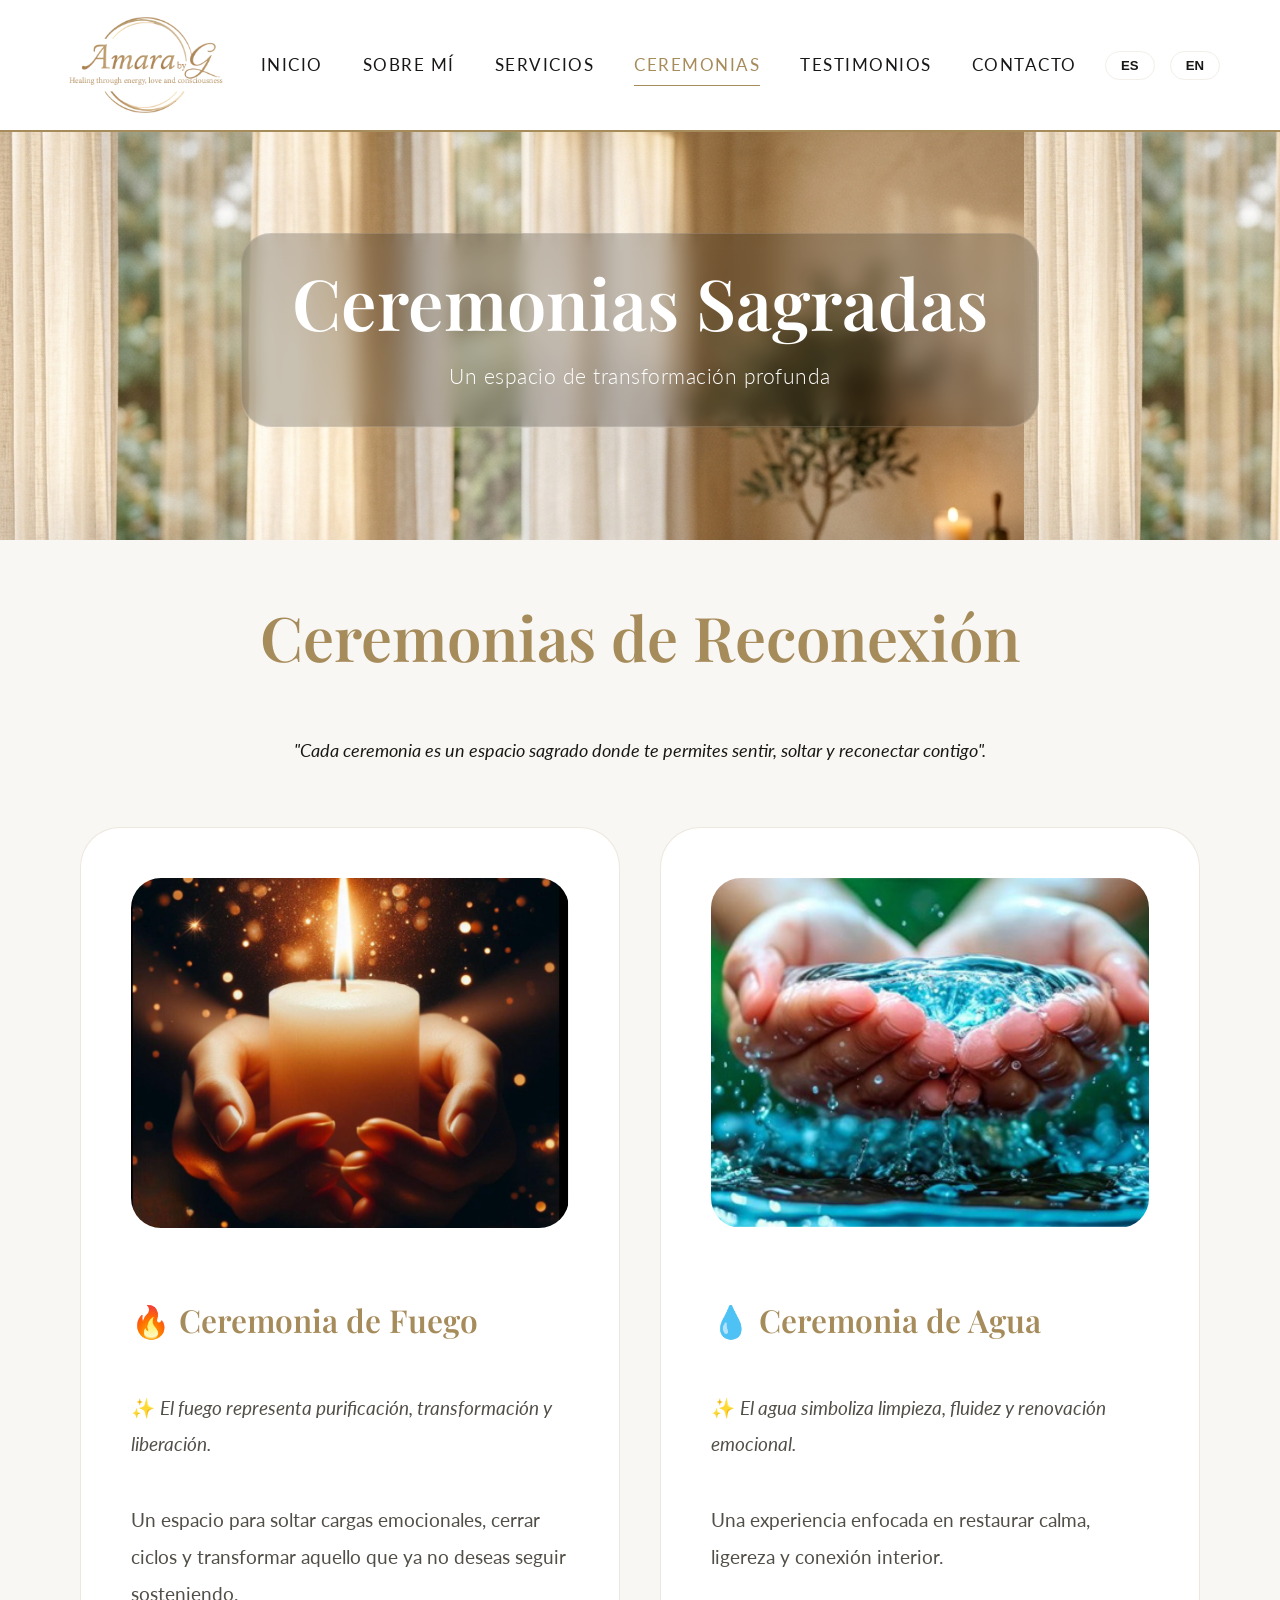
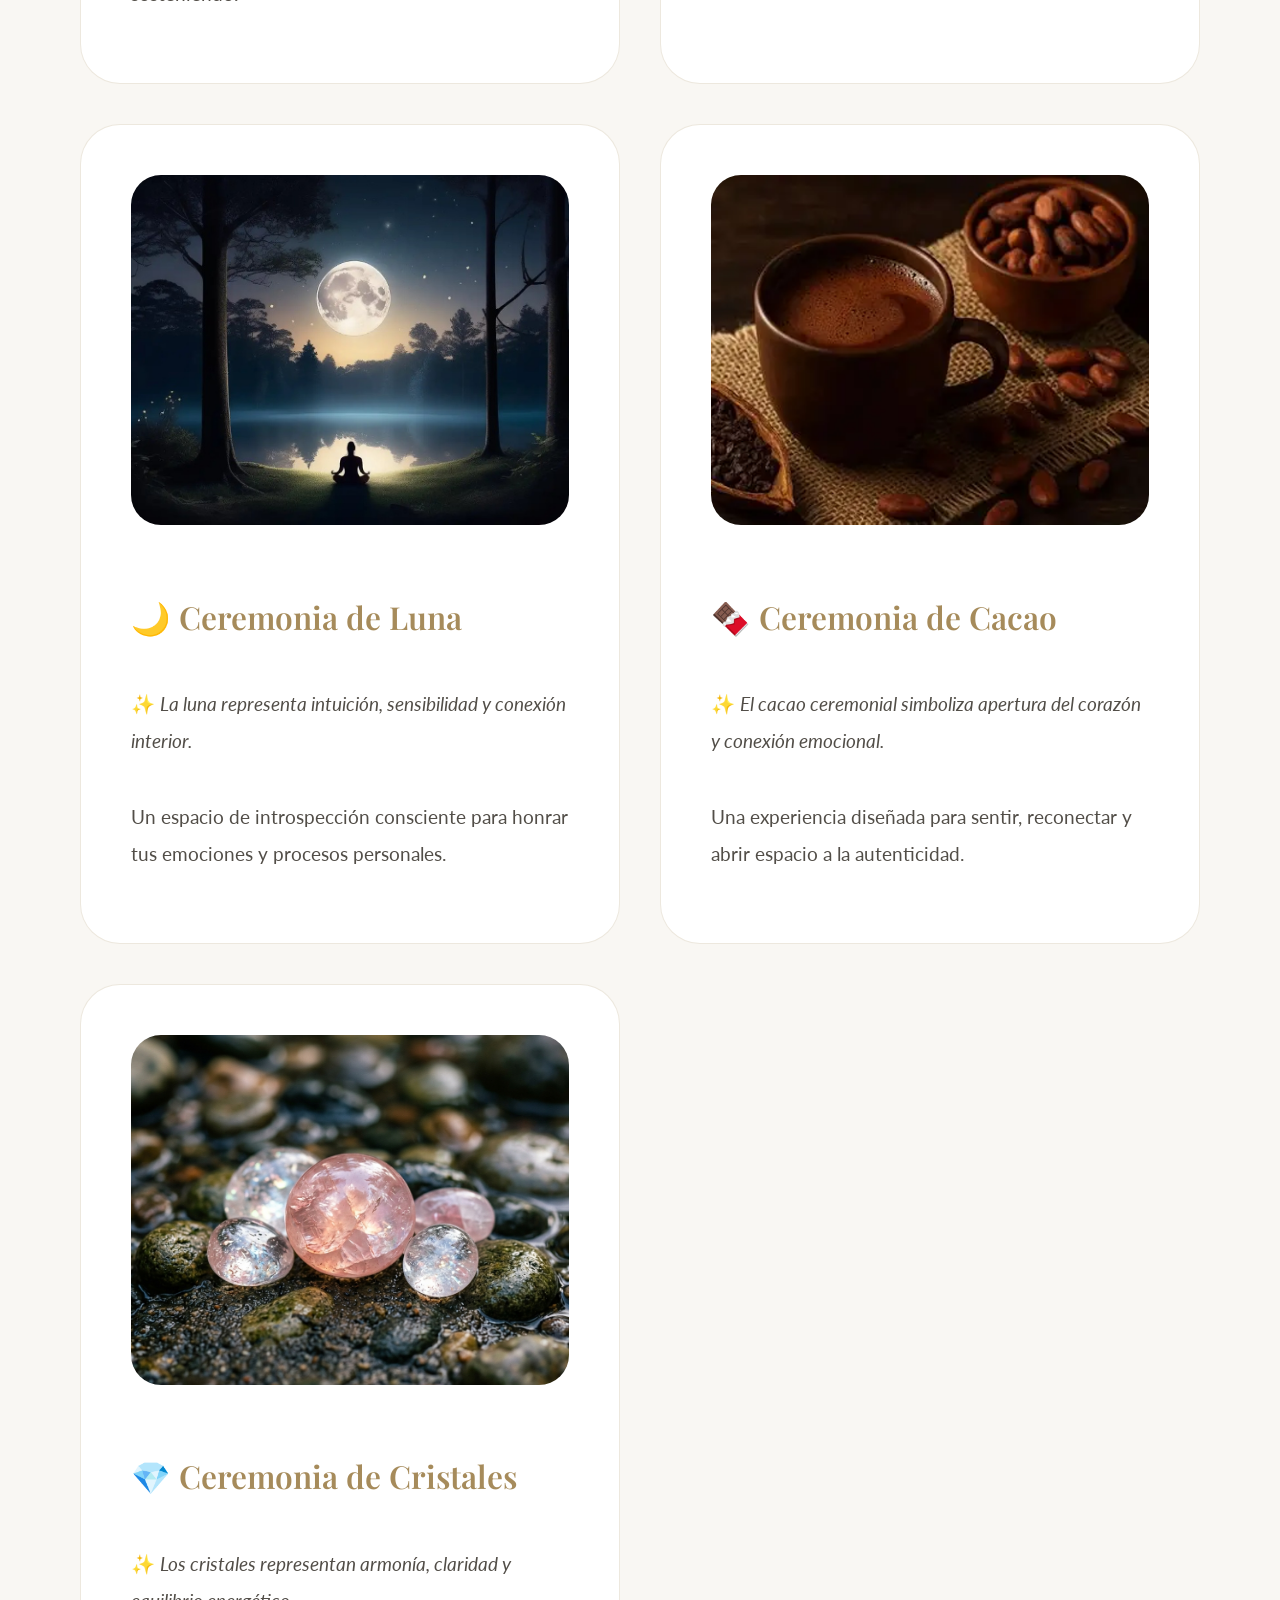
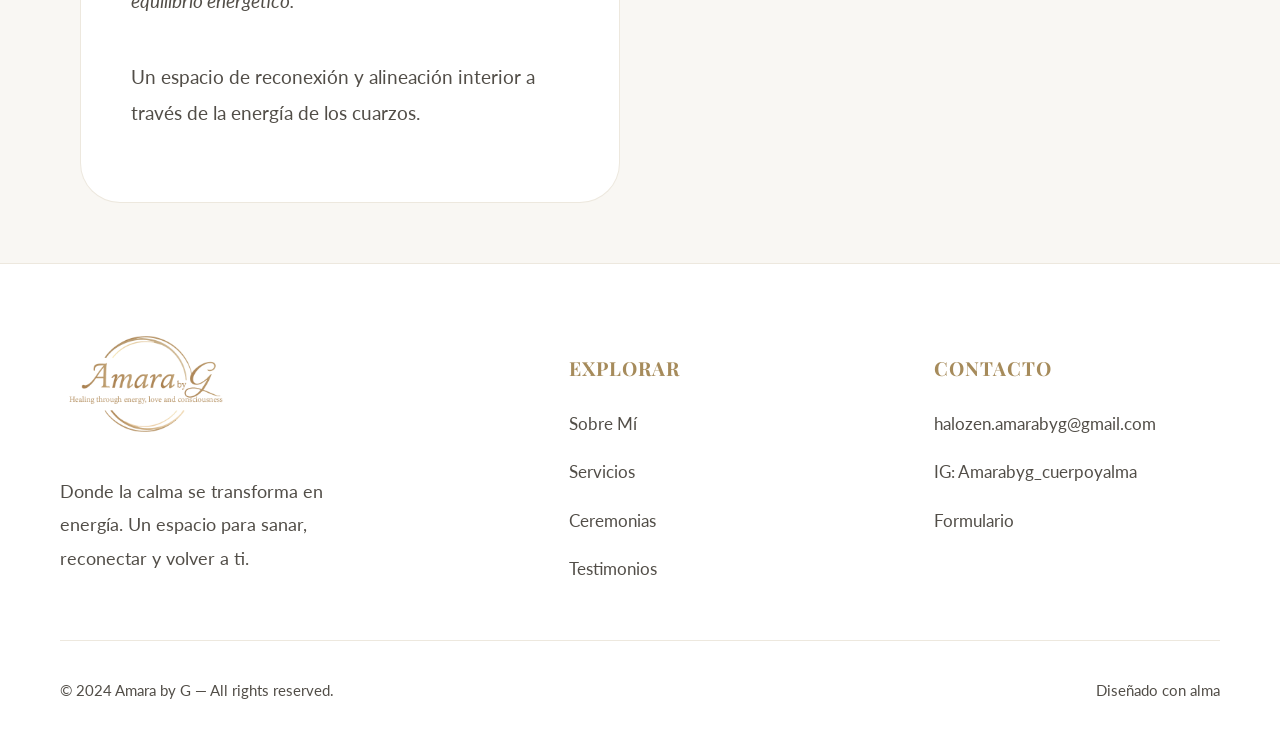
==== ceremonias.html @ 8d8e50e0 "feat: complete website overhaul for Amara by G - Renamed sesiones to ceremonias - Updated biography," ====
<!DOCTYPE html>
<html lang="es">
<head>
    <meta charset="UTF-8">
    <meta name="viewport" content="width=device-width, initial-scale=1.0">
    <title>Ceremonias – Amara by G</title>
    <link href="https://fonts.googleapis.com/css2?family=Playfair+Display:ital,wght@0,400..900;1,400..900&family=Lato:wght@300;400;700&display=swap" rel="stylesheet">
    <link rel="stylesheet" href="style.css">
</head>
<body>

    <nav>
        <a href="index.html" class="logo"><img src="img/AmarabyG.png" alt="Amara by G"></a>
        <div class="nav-links">
            <a href="index.html" class="es">Inicio</a><a href="index.html" class="en" style="display:none;">Home</a>
            <a href="sobre-mi.html" class="es">Sobre Mí</a><a href="sobre-mi.html" class="en" style="display:none;">About</a>
            <a href="servicios.html" class="es">Servicios</a><a href="servicios.html" class="en" style="display:none;">Services</a>
            <a href="ceremonias.html" class="es active">Ceremonias</a><a href="ceremonias.html" class="en active" style="display:none;">Ceremonies</a>
            <a href="testimonios.html" class="es">Testimonios</a><a href="testimonios.html" class="en" style="display:none;">Testimonials</a>
            <a href="contacto.html" class="es">Contacto</a><a href="contacto.html" class="en" style="display:none;">Contact</a>
        </div>
        <div id="language-switch-nav">
            <button onclick="setLanguage('es')">ES</button>
            <button onclick="setLanguage('en')">EN</button>
        </div>
    </nav>

    <header class="hero bg-image" style="background-image: url('img/fondo-sesiones.png');">
        <div class="hero-box">
            <h1 class="es">Ceremonias Sagradas</h1>
            <h1 class="en" style="display:none;">Sacred Ceremonies</h1>
            <p class="es">Un espacio de transformación profunda</p>
            <p class="en" style="display:none;">A space for deep transformation</p>
        </div>
    </header>

    <section id="ceremonies">
        <h2 class="es">Ceremonias de Reconexión</h2>
        <h2 class="en" style="display:none;">Reconnection Ceremonies</h2>
        <p class="es" style="text-align: center; font-style: italic;">"Cada ceremonia es un espacio sagrado donde te permites sentir, soltar y reconectar contigo".</p>
        <p class="en" style="display:none; text-align: center; font-style: italic;">"Each ceremony is a sacred space where you allow yourself to feel, let go, and reconnect with yourself."</p>
        <div class="grid">
            <!-- Ceremonia de Fuego -->
            <div class="card">
                <img src="img/ceremonia-fuego.png" alt="Ceremonia de Fuego">
                <h3 class="es">🔥 Ceremonia de Fuego</h3>
                <h3 class="en" style="display:none;">🔥 Fire Ceremony</h3>
                <p class="es">✨ <em>El fuego representa purificación, transformación y liberación.</em></p>
                <p class="en" style="display:none;">✨ <em>Fire represents purification, transformation, and liberation.</em></p>
                <p class="es">Un espacio para soltar cargas emocionales, cerrar ciclos y transformar aquello que ya no deseas seguir sosteniendo.</p>
                <p class="en" style="display:none;">A space to let go of emotional burdens, close cycles, and transform what you no longer wish to hold on to.</p>
            </div>
            <!-- Ceremonia de Agua -->
            <div class="card">
                <img src="img/ceremonia-agua.png" alt="Ceremonia de Agua">
                <h3 class="es">💧 Ceremonia de Agua</h3>
                <h3 class="en" style="display:none;">💧 Water Ceremony</h3>
                <p class="es">✨ <em>El agua simboliza limpieza, fluidez y renovación emocional.</em></p>
                <p class="en" style="display:none;">✨ <em>Water symbolizes cleansing, fluidity, and emotional renewal.</em></p>
                <p class="es">Una experiencia enfocada en restaurar calma, ligereza y conexión interior.</p>
                <p class="en" style="display:none;">An experience focused on restoring calm, lightness, and inner connection.</p>
            </div>
            <!-- Ceremonia de Luna -->
            <div class="card">
                <img src="img/ceremonia-luna.png" alt="Ceremonia de Luna">
                <h3 class="es">🌙 Ceremonia de Luna</h3>
                <h3 class="en" style="display:none;">🌙 Moon Ceremony</h3>
                <p class="es">✨ <em>La luna representa intuición, sensibilidad y conexión interior.</em></p>
                <p class="en" style="display:none;">✨ <em>The moon represents intuition, sensitivity, and inner connection.</em></p>
                <p class="es">Un espacio de introspección consciente para honrar tus emociones y procesos personales.</p>
                <p class="en" style="display:none;">A space of conscious introspection to honor your emotions and personal processes.</p>
            </div>
            <!-- Ceremonia de Cacao -->
            <div class="card">
                <img src="img/ceremonia-cacao.png" alt="Ceremonia de Cacao">
                <h3 class="es">🍫 Ceremonia de Cacao</h3>
                <h3 class="en" style="display:none;">🍫 Cacao Ceremony</h3>
                <p class="es">✨ <em>El cacao ceremonial simboliza apertura del corazón y conexión emocional.</em></p>
                <p class="en" style="display:none;">✨ <em>Ceremonial cacao symbolizes heart opening and emotional connection.</em></p>
                <p class="es">Una experiencia diseñada para sentir, reconectar y abrir espacio a la autenticidad.</p>
                <p class="en" style="display:none;">An experience designed to feel, reconnect, and open space to authenticity.</p>
            </div>
            <!-- Ceremonia de Cristales -->
            <div class="card">
                <img src="img/ritual-cristales.png" alt="Ceremonia de Cristales">
                <h3 class="es">💎 Ceremonia de Cristales</h3>
                <h3 class="en" style="display:none;">💎 Crystal Ceremony</h3>
                <p class="es">✨ <em>Los cristales representan armonía, claridad y equilibrio energético.</em></p>
                <p class="en" style="display:none;">✨ <em>Crystals represent harmony, clarity, and energetic balance.</em></p>
                <p class="es">Un espacio de reconexión y alineación interior a través de la energía de los cuarzos.</p>
                <p class="en" style="display:none;">A space for inner reconnection and alignment through the energy of quartz.</p>
            </div>
        </div>
    </section>

    <footer>
        <div class="footer-content">
            <div class="footer-brand">
                <a href="index.html" class="logo"><img src="img/AmarabyG.png" alt="Amara by G"></a>
                <p class="es">Donde la calma se transforma en energía. Un espacio para sanar, reconectar y volver a ti.</p>
                <p class="en" style="display:none;">Where calm transforms into energy. A space to heal, reconnect, and return to yourself.</p>
            </div>
            <div class="footer-column">
                <h4 class="es">Explorar</h4>
                <h4 class="en" style="display:none;">Explore</h4>
                <ul class="footer-links">
                    <li><a href="sobre-mi.html" class="es">Sobre Mí</a><a href="sobre-mi.html" class="en" style="display:none;">About Me</a></li>
                    <li><a href="servicios.html" class="es">Servicios</a><a href="servicios.html" class="en" style="display:none;">Services</a></li>
                    <li><a href="ceremonias.html" class="es">Ceremonias</a><a href="ceremonias.html" class="en" style="display:none;">Ceremonies</a></li>
                    <li><a href="testimonios.html" class="es">Testimonios</a><a href="testimonios.html" class="en" style="display:none;">Testimonials</a></li>
                </ul>
            </div>
            <div class="footer-column">
                <h4 class="es">Contacto</h4>
                <h4 class="en" style="display:none;">Contact</h4>
                <ul class="footer-links">
                    <li><a href="mailto:halozen.amarabyg@gmail.com">halozen.amarabyg@gmail.com</a></li>
                    <li><a href="https://instagram.com/Amarabyg_cuerpoyalma" target="_blank">IG: Amarabyg_cuerpoyalma</a></li>
                    <li><a href="contacto.html" class="es">Formulario</a><a href="contacto.html" class="en" style="display:none;">Form</a></li>
                </ul>
            </div>
        </div>
        <div class="footer-bottom">
            <p>© 2024 Amara by G — All rights reserved.</p>
            <p class="es">Diseñado con alma</p>
            <p class="en" style="display:none;">Designed with soul</p>
        </div>
    </footer>

    <script>
        function setLanguage(lang) {
            const esElements = document.querySelectorAll('.es');
            const enElements = document.querySelectorAll('.en');
            if (lang === 'es') {
                esElements.forEach(el => el.style.display = (el.tagName === 'A' || el.tagName === 'SPAN') ? 'inline-block' : 'block');
                enElements.forEach(el => el.style.display = 'none');
            } else {
                esElements.forEach(el => el.style.display = 'none');
                enElements.forEach(el => el.style.display = (el.tagName === 'A' || el.tagName === 'SPAN') ? 'inline-block' : 'block');
            }
            localStorage.setItem('pref-lang', lang);
        }
        document.querySelectorAll('section').forEach(section => section.classList.add('visible'));
        const savedLang = localStorage.getItem('pref-lang') || 'es';
        setLanguage(savedLang);
    </script>
</body>
</html>
---- style.css ----
:root {
    --blanco-perla: #F9F7F3;
    --dorado-acento: #A68B5B; /* Darker gold for better contrast */
    --dorado-suave: rgba(166, 139, 91, 0.2);
    --beige-calido: #F2EFE9;
    --verde-salvia: #B6CAB2;
    --arena-rosada: #E7C9B0;
    --texto-oscuro: #1A1816; /* Darker for accessibility */
    --texto-suave: #524E48;
    --overlay-dark: rgba(26, 24, 22, 0.7); /* Deeper, warmer overlay */
    --overlay-light: rgba(249, 247, 243, 0.85);
    --shadow-soft: none;
    --shadow-hover: none;
}

* {
    box-sizing: border-box;
    scroll-behavior: smooth;
}

body {
    margin: 0;
    font-family: 'Lato', sans-serif;
    background-color: var(--blanco-perla);
    color: var(--texto-oscuro);
    line-height: 1.9;
    overflow-x: hidden;
    font-size: 1.1rem;
}

/* --- Navigation --- */
nav {
    position: fixed;
    top: 0;
    width: 100%;
    padding: 5px 60px;
    display: flex;
    justify-content: space-between;
    align-items: center;
    z-index: 1000;
    background: white;
    border-bottom: 2px solid var(--dorado-acento);
    transition: all 0.4s ease;
}

.logo {
    display: flex;
    align-items: center;
    text-decoration: none;
    transition: transform 0.3s ease;
}

.logo img {
    height: 120px; /* Even larger size for maximum impact */
    width: auto;
    object-fit: contain;
}

.logo:hover {
    transform: scale(1.05);
}

.nav-links {
    display: flex;
    gap: 40px;
}

.nav-links a {
    text-decoration: none;
    color: var(--texto-oscuro);
    font-weight: 400;
    font-size: 0.95em;
    letter-spacing: 1.5px;
    text-transform: uppercase;
    transition: all 0.3s;
    position: relative;
    padding: 5px 0;
}

.nav-links a:hover, .nav-links a.active {
    color: var(--dorado-acento);
}

.nav-links a::after {
    content: '';
    position: absolute;
    bottom: 0;
    left: 0;
    width: 0;
    height: 1px;
    background: var(--dorado-acento);
    transition: width 0.3s ease;
}

.nav-links a:hover::after, .nav-links a.active::after {
    width: 100%;
}

#language-switch-nav {
    display: flex;
    gap: 15px;
}

#language-switch-nav button {
    background: transparent;
    border: 1px solid var(--beige-calido);
    color: var(--texto-oscuro);
    padding: 6px 15px;
    border-radius: 30px;
    cursor: pointer;
    font-size: 0.75em;
    font-weight: 700;
    transition: all 0.3s;
}

#language-switch-nav button:hover {
    background: var(--dorado-acento);
    color: white;
    border-color: var(--dorado-acento);
}

/* --- Global Sections --- */
section {
    max-width: 1200px;
    margin: 0 auto;
    padding: 60px 40px;
    opacity: 0;
    transform: translateY(40px);
    transition: all 1s cubic-bezier(0.22, 1, 0.36, 1);
}

section.visible {
    opacity: 1;
    transform: translateY(0);
}

h1, h2, h3 {
    font-family: 'Playfair Display', serif;
    font-weight: 600;
}

h2 {
    font-size: 3.5em;
    color: var(--dorado-acento);
    text-align: center;
    margin-bottom: 60px;
    margin-top: 0;
    line-height: 1.2;
}

h2::after {
    display: none;
}

/* --- Hero --- */
.hero {
    height: 60vh; /* Standardized height as requested */
    display: flex;
    flex-direction: column;
    justify-content: center;
    align-items: center;
    text-align: center;
    position: relative;
    overflow: hidden;
    padding: 120px 20px 0; /* Extra top padding for the big logo */
}

.hero-box {
    background: rgba(0, 0, 0, 0.2); /* Even more subtle transparency */
    backdrop-filter: blur(10px);
    -webkit-backdrop-filter: blur(10px);
    padding: 30px 50px;
    border-radius: 30px;
    border: 1px solid rgba(255, 255, 255, 0.15);
    max-width: 90%;
    z-index: 2;
}

.hero h1 {
    font-size: clamp(2.5em, 6vw, 4em);
    color: white;
    margin: 0;
    line-height: 1.1;
}

.hero p {
    color: white;
    font-size: 1.2em;
    margin: 15px 0 0;
    font-weight: 300;
    letter-spacing: 0.5px;
}

/* --- Buttons --- */
.boton {
    display: inline-block;
    background: var(--dorado-acento);
    color: white;
    text-decoration: none;
    padding: 22px 55px;
    border-radius: 40px;
    font-weight: 700;
    font-size: 1em;
    letter-spacing: 1px;
    text-transform: uppercase;
    transition: all 0.4s cubic-bezier(0.175, 0.885, 0.32, 1.275);
    border: none;
    cursor: pointer;
    margin-top: 40px;
}

.boton:hover {
    transform: translateY(-5px);
    box-shadow: 0 15px 35px rgba(201, 166, 107, 0.4);
    background: #b8955a;
}

/* --- Cards & Grid --- */
.grid {
    display: grid;
    grid-template-columns: repeat(auto-fit, minmax(350px, 1fr));
    gap: 40px;
    margin-top: 60px;
}

.card {
    background: white;
    padding: 50px;
    border-radius: 40px;
    border: 1px solid var(--dorado-suave);
    transition: all 0.4s ease;
    display: flex;
    flex-direction: column;
}

.card:hover {
    background: white;
    border-color: var(--dorado-acento);
    transform: translateY(-8px);
    box-shadow: 0 20px 40px rgba(166, 139, 91, 0.1);
}

.card img {
    width: 100%;
    height: 350px;
    object-fit: cover;
    border-radius: 30px;
    margin-bottom: 30px;
    transition: transform 0.6s ease;
}

.card:hover img {
    transform: scale(1.03);
}

.card h3 {
    font-size: 1.8em;
    color: var(--dorado-acento);
    margin-bottom: 20px;
}

.card p {
    color: var(--texto-suave);
    font-size: 1.1em;
    margin-bottom: 20px;
}

/* --- Benefits List --- */
.benefits-list {
    margin-top: auto;
    padding-left: 0;
    list-style-type: none;
}

.benefits-list li {
    margin-bottom: 12px;
    font-size: 0.95em;
    display: flex;
    align-items: center;
    gap: 10px;
}

.benefits-list li::before {
    content: "✦";
    color: var(--dorado-acento);
    font-size: 1.2em;
}

/* --- Split Content --- */
.split-content {
    display: flex;
    align-items: center; /* Center vertically for better balance */
    gap: 80px;
    margin-top: 40px;
}

.split-image {
    flex: 1.2;
    border-radius: 40px;
    overflow: hidden;
    max-height: 550px;
}

#about .split-image {
    max-height: none; /* Don't cut bio photo */
}

#sessions-detail .card img {
    height: 600px; /* Specific height for session details card photo */
}

#about .split-content {
    align-items: flex-start; /* Aligned top */
}

.split-image img {
    width: 100%;
    height: 100%;
    object-fit: cover;
}

.split-text {
    flex: 1;
}

.split-text h2 {
    text-align: left;
}

.split-text h2::after {
    margin: 25px 0 0;
}

/* --- Background Overlays --- */
.bg-light-image {
    background-size: cover;
    background-position: center;
    position: relative;
}

.bg-light-image::before {
    content: '';
    position: absolute;
    top: 0; left: 0; width: 100%; height: 100%;
    background: var(--overlay-light);
    z-index: 1;
}

.bg-light-image > * {
    position: relative;
    z-index: 2;
}

.bg-image::before {
    background: var(--overlay-dark);
}

/* --- Video Background --- */
.video-background {
    position: absolute;
    top: 0; left: 0; width: 100%; height: 100%;
    z-index: -1;
}

.video-background img {
    width: 100%; height: 100%;
    object-fit: cover;
}

/* --- Footer --- */
footer {
    background: white;
    padding: 60px 60px 30px;
    border-top: 1px solid var(--dorado-suave);
    color: var(--texto-oscuro);
}

.footer-content {
    max-width: 1200px;
    margin: 0 auto;
    display: grid;
    grid-template-columns: 1.5fr 1fr 1fr;
    gap: 80px;
    text-align: left;
}

.footer-brand .logo {
    display: block;
    margin-bottom: 20px;
}

.footer-brand p {
    font-size: 1em;
    color: var(--texto-suave);
    max-width: 300px;
}

.footer-column h4 {
    font-family: 'Playfair Display', serif;
    font-size: 1.1em;
    color: var(--dorado-acento);
    margin-bottom: 20px;
    text-transform: uppercase;
    letter-spacing: 1px;
}

.footer-links {
    list-style: none;
    padding: 0;
    margin: 0;
}

.footer-links li {
    margin-bottom: 15px;
}

.footer-links a {
    text-decoration: none;
    color: var(--texto-suave);
    transition: color 0.3s;
    font-size: 0.95em;
}

.footer-links a:hover {
    color: var(--dorado-acento);
}

.footer-bottom {
    max-width: 1200px;
    margin: 40px auto 0;
    padding-top: 20px;
    border-top: 1px solid var(--dorado-suave);
    display: flex;
    justify-content: space-between;
    align-items: center;
    font-size: 0.85em;
    color: var(--texto-suave);
}

@media (max-width: 1000px) {
    .footer-content { grid-template-columns: 1fr; gap: 50px; text-align: center; }
    .footer-brand p { margin: 0 auto; }
    .footer-bottom { flex-direction: column; gap: 20px; }
}

/* --- Testimonials --- */
.testimonials-section {
    background: #EAE5DD;
    padding: 100px 0;
}

.testimonial-card {
    background: white;
    padding: 40px;
    border-radius: 30px;
    text-align: center;
    border: 1px solid var(--dorado-suave);
}

.testimonial-card p {
    font-style: italic;
    font-size: 1.1em;
    color: var(--texto-oscuro);
    margin-bottom: 20px;
}

.testimonial-author {
    font-family: 'Playfair Display', serif;
    color: var(--dorado-acento);
    font-weight: 700;
}

/* --- Video Embeds --- */
.video-grid {
    display: grid;
    grid-template-columns: repeat(auto-fit, minmax(400px, 1fr));
    gap: 40px;
    margin-bottom: 80px;
}

.video-container {
    position: relative;
    padding-bottom: 56.25%; /* 16:9 Aspect Ratio */
    height: 0;
    overflow: hidden;
    border-radius: 30px;
    border: 1px solid var(--dorado-suave);
    box-shadow: 0 10px 30px rgba(166, 139, 91, 0.1);
    transition: all 0.4s ease;
    background: black;
}

.video-container:hover {
    transform: translateY(-8px);
    box-shadow: 0 20px 40px rgba(166, 139, 91, 0.2);
    border-color: var(--dorado-acento);
}

.video-container iframe {
    position: absolute;
    top: 0;
    left: 0;
    width: 100%;
    height: 100%;
    border: none;
}

/* --- Responsive --- */
@media (max-width: 1000px) {
    .split-content { flex-direction: column; gap: 50px; }
    h2 { font-size: 2.8em; }
    nav { padding: 20px 30px; }
    .nav-links { display: none; }
    .video-grid { grid-template-columns: 1fr; }
}
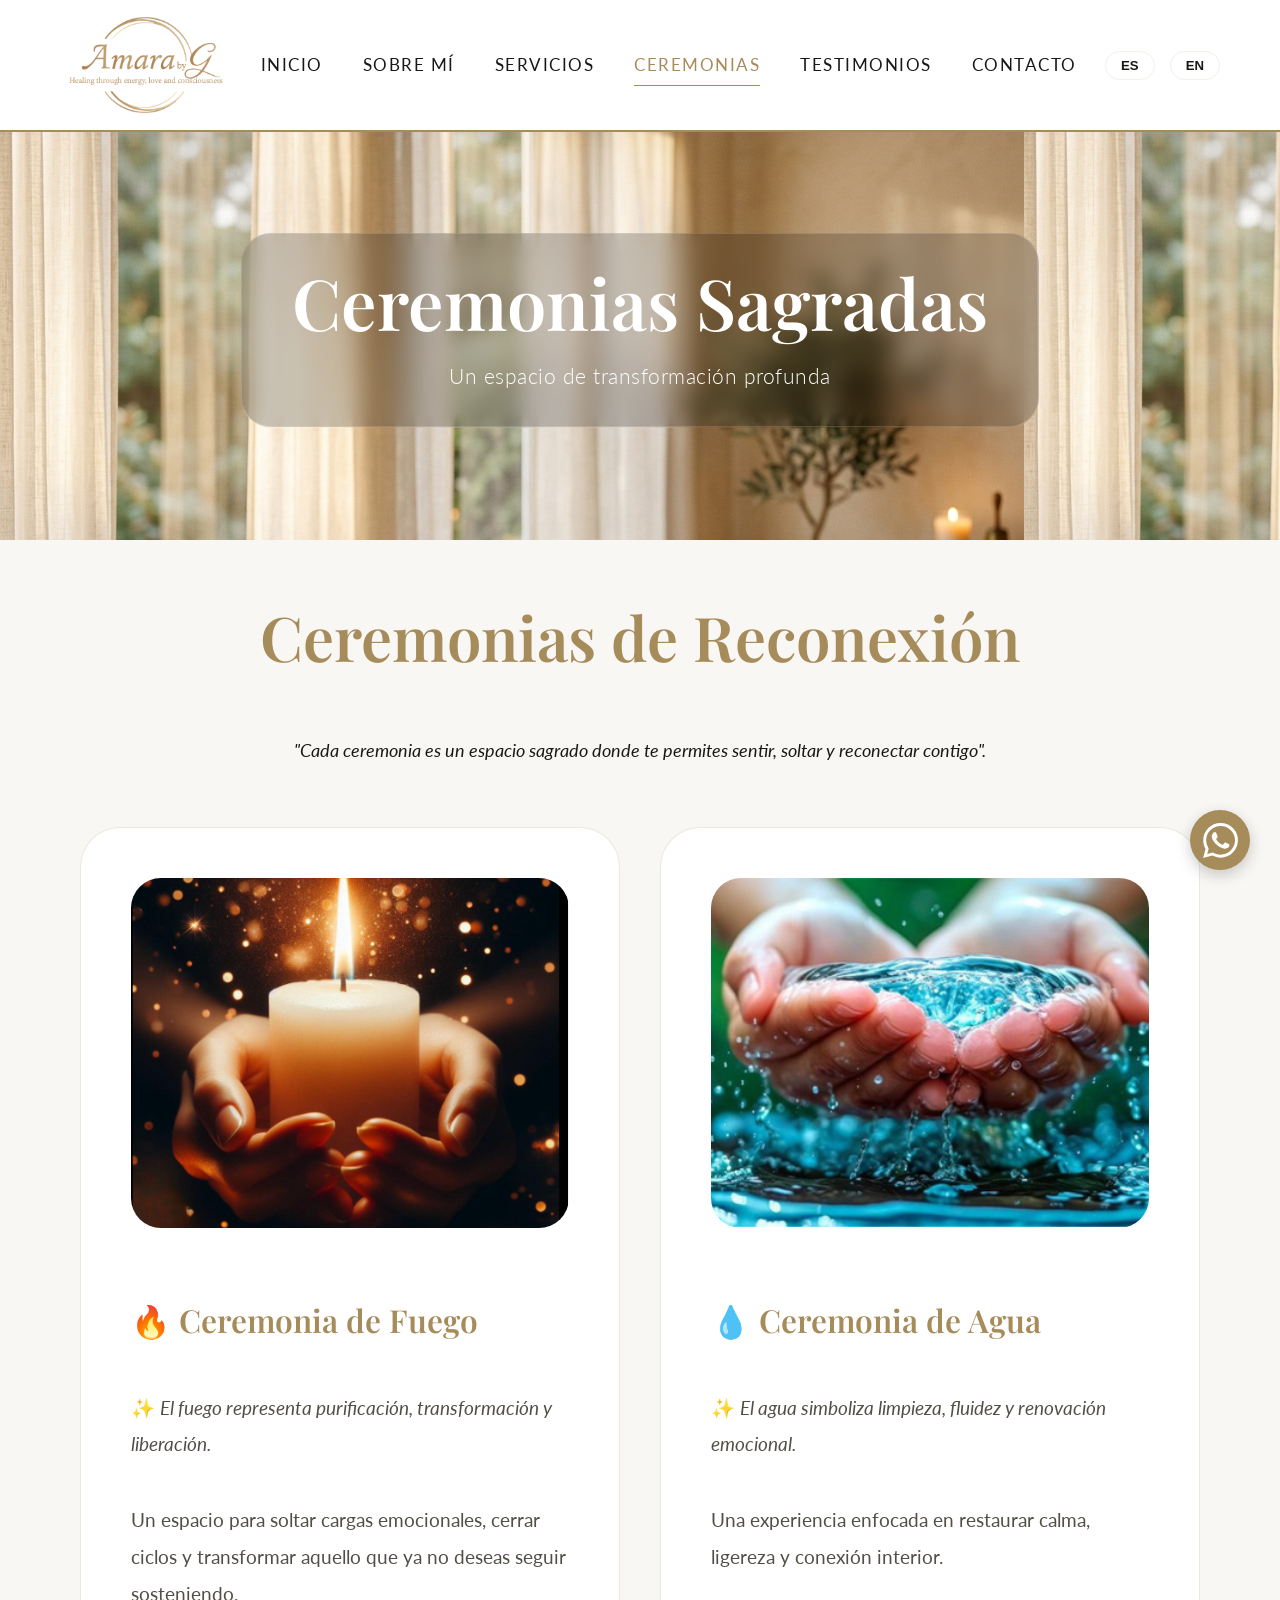
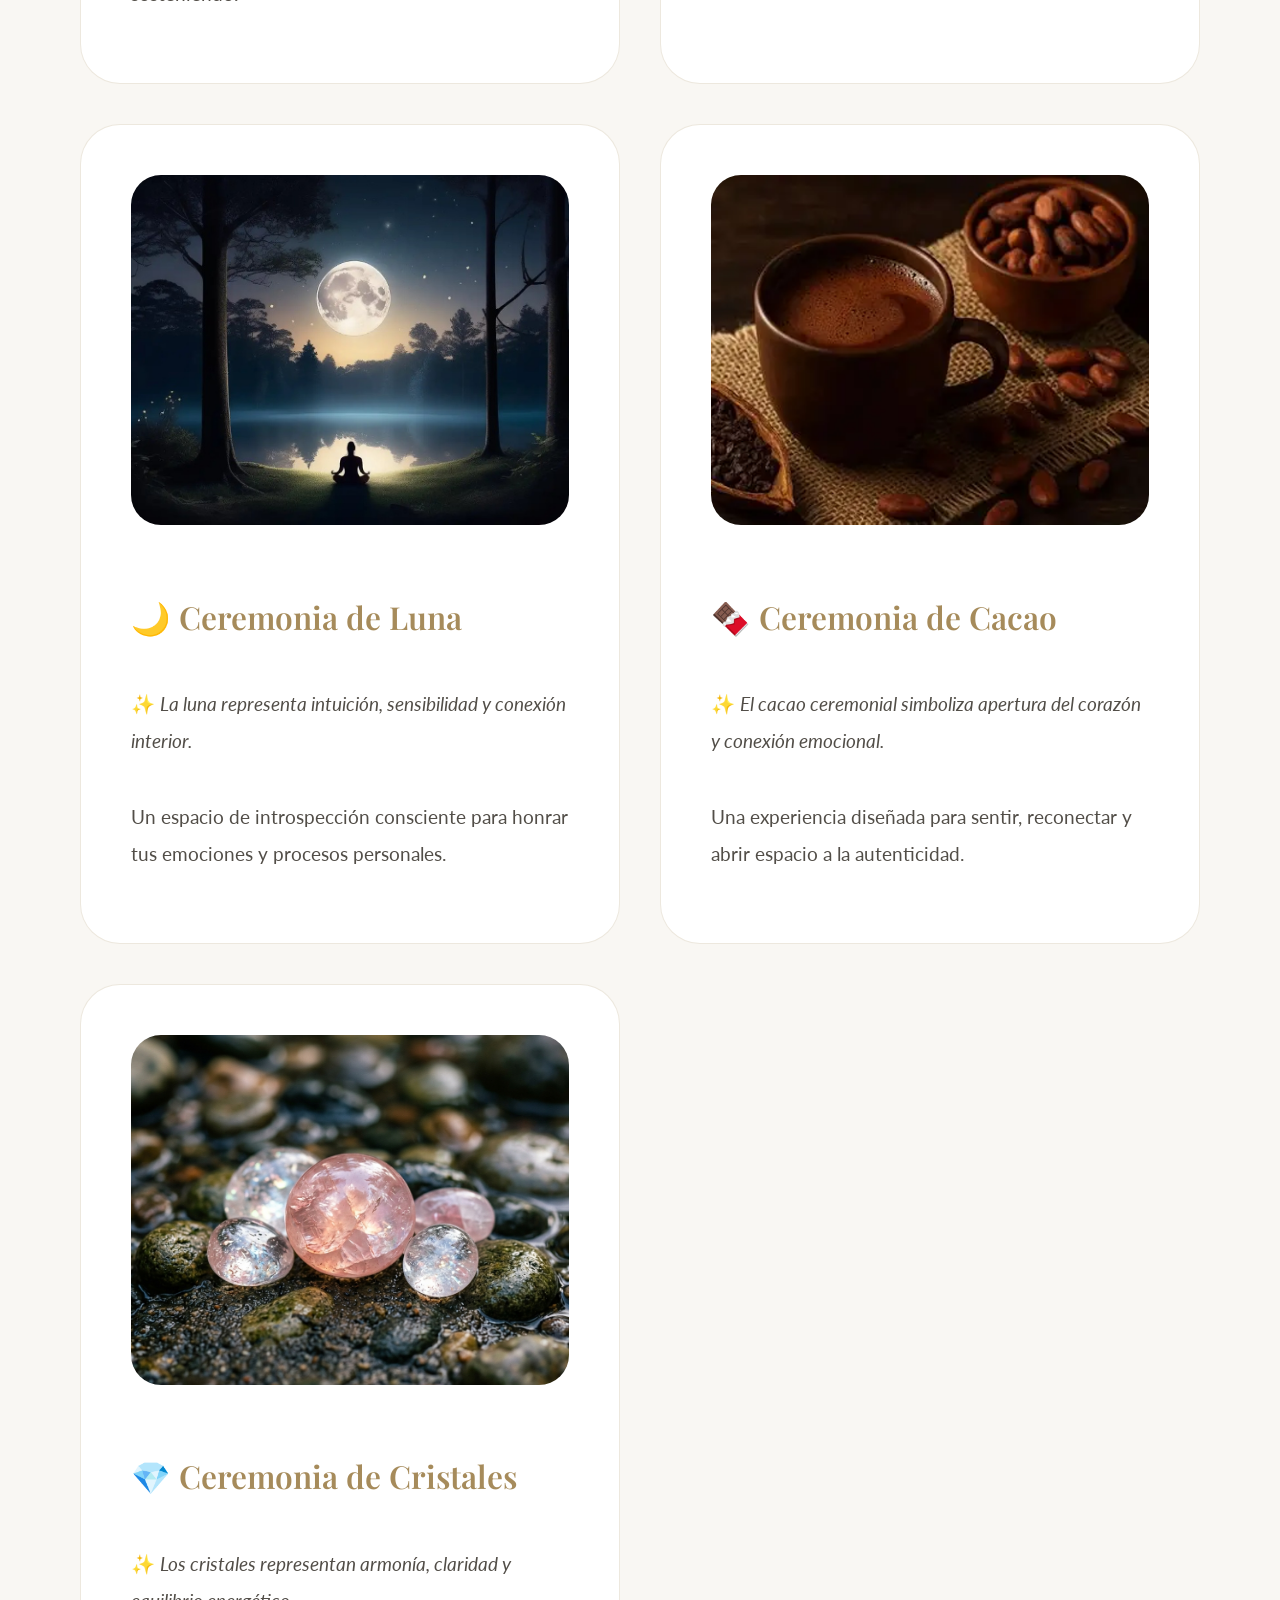
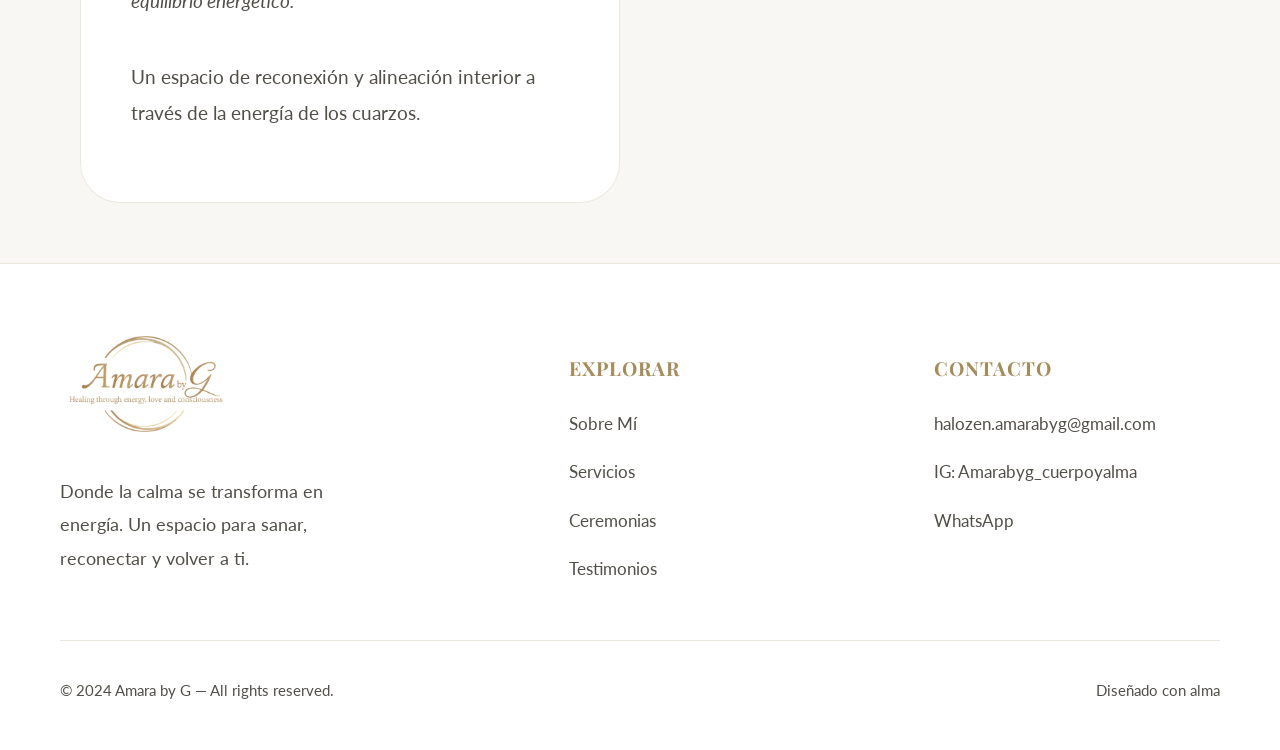
==== commit 829033c9: "fix: restore deleted text in HTML files and fix testimonials padding" ====
--- a/ceremonias.html
+++ b/ceremonias.html
@@ -11,6 +11,12 @@
 
     <nav>
         <a href="index.html" class="logo"><img src="img/AmarabyG.png" alt="Amara by G"></a>
+        <input type="checkbox" id="menu-toggle" class="menu-toggle" style="display:none;">
+        <label for="menu-toggle" class="hamburger-btn">
+            <span></span>
+            <span></span>
+            <span></span>
+        </label>
         <div class="nav-links">
             <a href="index.html" class="es">Inicio</a><a href="index.html" class="en" style="display:none;">Home</a>
             <a href="sobre-mi.html" class="es">Sobre Mí</a><a href="sobre-mi.html" class="en" style="display:none;">About</a>
@@ -97,6 +103,7 @@
         <div class="footer-content">
             <div class="footer-brand">
                 <a href="index.html" class="logo"><img src="img/AmarabyG.png" alt="Amara by G"></a>
+
                 <p class="es">Donde la calma se transforma en energía. Un espacio para sanar, reconectar y volver a ti.</p>
                 <p class="en" style="display:none;">Where calm transforms into energy. A space to heal, reconnect, and return to yourself.</p>
             </div>
@@ -116,7 +123,7 @@
                 <ul class="footer-links">
                     <li><a href="mailto:halozen.amarabyg@gmail.com">halozen.amarabyg@gmail.com</a></li>
                     <li><a href="https://instagram.com/Amarabyg_cuerpoyalma" target="_blank">IG: Amarabyg_cuerpoyalma</a></li>
-                    <li><a href="contacto.html" class="es">Formulario</a><a href="contacto.html" class="en" style="display:none;">Form</a></li>
+                    <li><a href="https://wa.me/17864515797" class="es" target="_blank">WhatsApp</a><a href="https://wa.me/17864515797" class="en" style="display:none;" target="_blank">WhatsApp</a></li>
                 </ul>
             </div>
         </div>
@@ -144,5 +151,10 @@
         const savedLang = localStorage.getItem('pref-lang') || 'es';
         setLanguage(savedLang);
     </script>
+    <a href="https://wa.me/17864515797" class="whatsapp-float" target="_blank" rel="noopener noreferrer">
+        <svg width="35" height="35" viewBox="0 0 24 24" fill="white" xmlns="http://www.w3.org/2000/svg">
+            <path d="M17.472 14.382c-.297-.149-1.758-.867-2.03-.967-.273-.099-.471-.148-.67.15-.197.297-.767.966-.94 1.164-.173.199-.347.223-.644.075-.297-.15-1.255-.463-2.39-1.475-.888-.788-1.489-1.761-1.663-2.059-.173-.297-.018-.458.13-.606.134-.133.298-.347.446-.52.149-.174.198-.298.298-.497.099-.198.05-.371-.025-.52-.075-.149-.669-1.612-.916-2.207-.242-.579-.487-.5-.669-.51-.173-.008-.371-.01-.57-.01-.198 0-.52.074-.792.372-.272.297-1.04 1.016-1.04 2.479 0 1.462 1.065 2.875 1.213 3.074.149.198 2.096 3.2 5.077 4.487.709.306 1.262.489 1.694.625.712.227 1.36.195 1.871.118.571-.085 1.758-.719 2.006-1.413.248-.694.248-1.289.173-1.413-.074-.124-.272-.198-.57-.347m-5.421 7.403h-.004a9.87 9.87 0 01-5.031-1.378l-.361-.214-3.741.982.998-3.648-.235-.374a9.86 9.86 0 01-1.51-5.26c.001-5.45 4.436-9.884 9.888-9.884 2.64 0 5.122 1.03 6.988 2.898a9.825 9.825 0 012.893 6.994c-.003 5.45-4.437 9.884-9.885 9.884m8.413-18.297A11.815 11.815 0 0012.05 0C5.495 0 .16 5.335.157 11.892c0 2.096.547 4.142 1.588 5.945L.057 24l6.305-1.654a11.882 11.882 0 005.683 1.448h.005c6.554 0 11.89-5.335 11.893-11.893a11.821 11.821 0 00-3.48-8.413z"/>
+        </svg>
+    </a>
 </body>
 </html>
--- a/style.css
+++ b/style.css
@@ -445,8 +445,8 @@
 
 /* --- Testimonials --- */
 .testimonials-section {
-    background: #EAE5DD;
-    padding: 100px 0;
+    background: transparent;
+    padding: 100px 40px;
 }
 
 .testimonial-card {
@@ -505,11 +505,245 @@
     border: none;
 }
 
+/* --- Home Hero New Design --- */
+.home-hero {
+    padding: 180px 20px 80px;
+    max-width: 1400px;
+    margin: 0 auto;
+    text-align: center;
+    background-image: url('img/fondo-naturaleza.png');
+    background-size: cover;
+    background-position: center;
+    background-blend-mode: overlay;
+    background-color: var(--blanco-perla);
+}
+
+.hero-content h1 {
+    font-family: 'Playfair Display', serif;
+    font-size: clamp(2.2em, 5vw, 3.8em);
+    color: var(--dorado-acento);
+    line-height: 1.2;
+    font-weight: 500;
+    margin-bottom: 30px;
+}
+
+.hero-divider {
+    display: flex;
+    align-items: center;
+    justify-content: center;
+    gap: 20px;
+    margin-bottom: 70px;
+}
+
+.hero-divider span:not(.icon) {
+    height: 1px;
+    width: 60px;
+    background-color: var(--dorado-acento);
+}
+
+.hero-divider .icon {
+    color: var(--dorado-acento);
+    font-size: 1.8em;
+}
+
+.home-cards-grid {
+    display: grid;
+    grid-template-columns: repeat(3, 1fr);
+    gap: 30px;
+    margin-bottom: 40px;
+}
+
+.home-card {
+    background: white;
+    border-radius: 20px;
+    padding: 0 0 40px 0;
+    display: flex;
+    flex-direction: column;
+    align-items: center;
+    text-align: center;
+    box-shadow: 0 10px 30px rgba(166, 139, 91, 0.08);
+    transition: transform 0.4s ease;
+    border: 1px solid var(--dorado-suave);
+    overflow: hidden;
+}
+
+.home-card:hover {
+    transform: translateY(-10px);
+    box-shadow: 0 15px 40px rgba(166, 139, 91, 0.15);
+}
+
+.home-card img {
+    width: 100%;
+    height: 280px;
+    object-fit: cover;
+    border-radius: 20px 20px 0 0;
+    margin-bottom: 25px;
+}
+
+.home-card h3 {
+    font-family: 'Playfair Display', serif;
+    font-size: 1.8em;
+    color: var(--dorado-acento);
+    margin: 0 20px 10px;
+    font-weight: 500;
+}
+
+.card-icon {
+    font-size: 1.5em;
+    color: var(--dorado-acento);
+    margin: 10px 0;
+    position: relative;
+    display: inline-block;
+}
+
+.card-icon::before, .card-icon::after {
+    content: '';
+    position: absolute;
+    top: 50%;
+    width: 30px;
+    height: 1px;
+    background: var(--dorado-acento);
+}
+
+.card-icon::before { left: -45px; }
+.card-icon::after { right: -45px; }
+
+.home-card p {
+    color: var(--texto-suave);
+    font-size: 1.05em;
+    padding: 0 30px;
+    margin-bottom: 30px;
+    flex-grow: 1;
+}
+
+.home-card a {
+    color: var(--dorado-acento);
+    text-decoration: none;
+    font-weight: 400;
+    font-size: 1.1em;
+    position: relative;
+    padding-bottom: 5px;
+}
+
+.home-card a::after {
+    content: '';
+    position: absolute;
+    bottom: 0;
+    left: 0;
+    width: 100%;
+    height: 1px;
+    background: var(--dorado-acento);
+    transition: width 0.3s;
+}
+
+.home-card a:hover::after {
+    width: 0;
+}
+
+/* --- Hamburger Menu --- */
+.menu-toggle {
+    display: none;
+}
+
+.hamburger-btn {
+    display: none;
+    flex-direction: column;
+    gap: 6px;
+    cursor: pointer;
+    z-index: 1001;
+}
+
+.hamburger-btn span {
+    width: 30px;
+    height: 3px;
+    background: var(--dorado-acento);
+    border-radius: 3px;
+    transition: all 0.3s;
+}
+
+/* --- Floating WhatsApp Button --- */
+.whatsapp-float {
+    position: fixed;
+    bottom: 30px;
+    right: 30px;
+    background-color: var(--dorado-acento);
+    color: white;
+    width: 60px;
+    height: 60px;
+    border-radius: 50%;
+    display: flex;
+    justify-content: center;
+    align-items: center;
+    box-shadow: 0 5px 15px rgba(0,0,0,0.2);
+    z-index: 1000;
+    transition: all 0.3s ease;
+}
+
+.whatsapp-float:hover {
+    transform: scale(1.1);
+    background-color: var(--texto-oscuro);
+}
+
 /* --- Responsive --- */
 @media (max-width: 1000px) {
     .split-content { flex-direction: column; gap: 50px; }
     h2 { font-size: 2.8em; }
-    nav { padding: 20px 30px; }
-    .nav-links { display: none; }
+    nav { padding: 15px 25px; flex-wrap: wrap; }
+    
+    .hamburger-btn {
+        display: flex;
+        position: absolute;
+        right: 30px;
+        top: 35px;
+    }
+
+    #language-switch-nav {
+        position: absolute;
+        right: 80px;
+        top: 32px;
+    }
+
+    .nav-links {
+        flex-direction: column;
+        width: 100%;
+        gap: 0;
+        max-height: 0;
+        overflow: hidden;
+        transition: max-height 0.4s ease;
+        background: white;
+        margin-top: 10px;
+    }
+
+    .menu-toggle:checked ~ .nav-links {
+        max-height: 500px;
+    }
+
+    .nav-links a {
+        padding: 15px 0;
+        border-bottom: 1px solid var(--beige-calido);
+        width: 100%;
+        text-align: center;
+    }
+
+    .nav-links a:last-child {
+        border-bottom: none;
+    }
+    
+    .nav-links a::after {
+        display: none;
+    }
+
+    /* Hamburger Animation */
+    .menu-toggle:checked ~ .hamburger-btn span:nth-child(1) {
+        transform: translateY(9px) rotate(45deg);
+    }
+    .menu-toggle:checked ~ .hamburger-btn span:nth-child(2) {
+        opacity: 0;
+    }
+    .menu-toggle:checked ~ .hamburger-btn span:nth-child(3) {
+        transform: translateY(-9px) rotate(-45deg);
+    }
+
     .video-grid { grid-template-columns: 1fr; }
-}
+    .home-cards-grid { grid-template-columns: 1fr; }
+}
